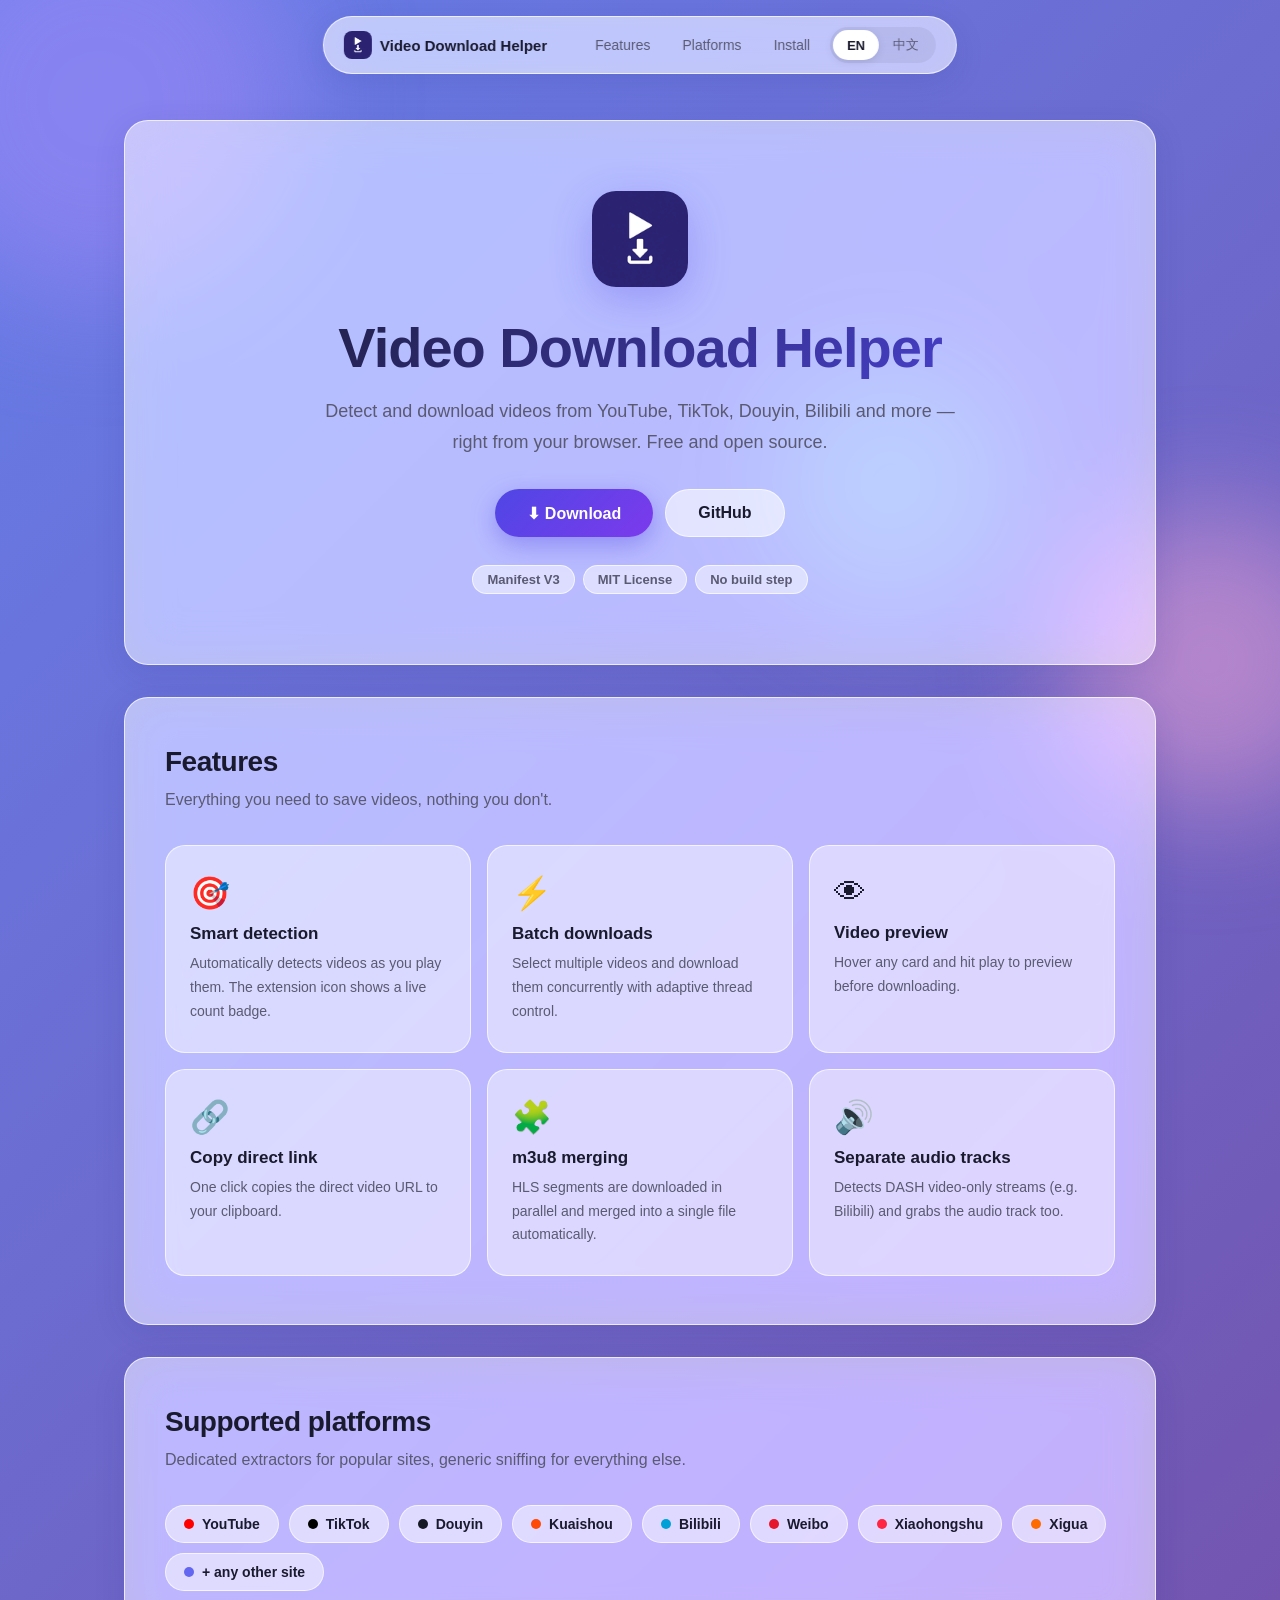
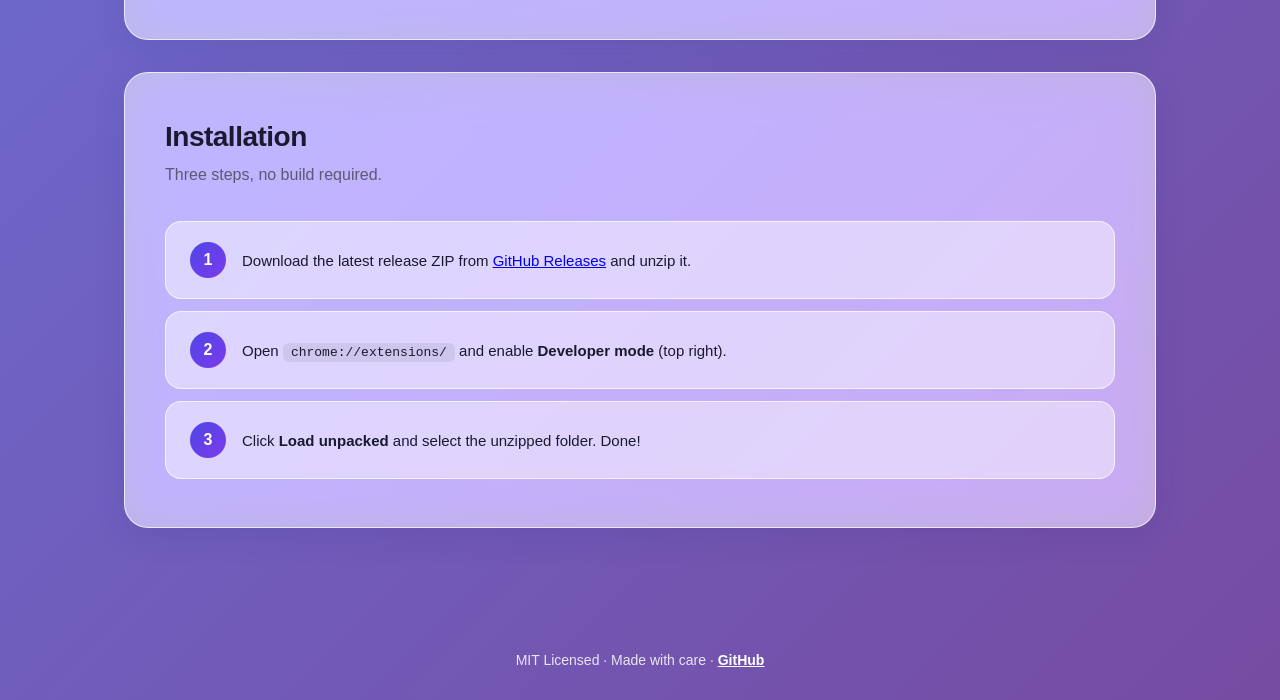
==== docs/index.html @ b103ac56 "feat: flat logo, store compliance, GitHub Pages - Flat design logo (no gradients), add 48px icon - m" ====
<!DOCTYPE html>
<html lang="en">
<head>
<meta charset="UTF-8">
<meta name="viewport" content="width=device-width, initial-scale=1.0">
<title>Video Download Helper — 视频下载助手</title>
<meta name="description" content="A Chrome extension that detects and downloads videos from YouTube, TikTok, Douyin, Bilibili and more.">
<link rel="icon" type="image/png" href="../images/32.png">
<style>
  :root {
    --glass-bg: rgba(255, 255, 255, 0.55);
    --glass-border: rgba(255, 255, 255, 0.7);
    --glass-shadow: 0 8px 32px rgba(31, 38, 135, 0.12);
    --text: #1a1a2e;
    --text-2: #5a5a72;
    --primary: #4f46e5;
    --primary-2: #7c3aed;
  }
  * { margin: 0; padding: 0; box-sizing: border-box; }
  html { scroll-behavior: smooth; }
  body {
    font-family: -apple-system, BlinkMacSystemFont, "SF Pro Display", "PingFang SC", "Hiragino Sans GB", "Microsoft YaHei", sans-serif;
    color: var(--text);
    background: linear-gradient(135deg, #667eea 0%, #764ba2 25%, #f093fb 50%, #f5576c 75%, #667eea 100%);
    background-size: 400% 400%;
    animation: bgShift 20s ease infinite;
    min-height: 100vh;
    overflow-x: hidden;
  }
  @keyframes bgShift {
    0%, 100% { background-position: 0% 50%; }
    50% { background-position: 100% 50%; }
  }
  /* 浮动装饰球 */
  .orb { position: fixed; border-radius: 50%; filter: blur(60px); opacity: .5; pointer-events: none; z-index: 0; }
  .orb-1 { width: 400px; height: 400px; background: #a78bfa; top: -100px; left: -100px; animation: float 12s ease-in-out infinite; }
  .orb-2 { width: 300px; height: 300px; background: #f9a8d4; bottom: 10%; right: -80px; animation: float 15s ease-in-out infinite reverse; }
  .orb-3 { width: 250px; height: 250px; background: #93c5fd; top: 40%; left: 60%; animation: float 18s ease-in-out infinite; }
  @keyframes float {
    0%, 100% { transform: translate(0, 0) scale(1); }
    50% { transform: translate(40px, -40px) scale(1.1); }
  }

  .glass {
    background: var(--glass-bg);
    -webkit-backdrop-filter: blur(24px) saturate(180%);
    backdrop-filter: blur(24px) saturate(180%);
    border: 1px solid var(--glass-border);
    border-radius: 24px;
    box-shadow: var(--glass-shadow);
  }

  /* 导航 */
  nav {
    position: fixed; top: 16px; left: 50%; transform: translateX(-50%);
    z-index: 100; display: flex; align-items: center; gap: 8px;
    padding: 10px 20px; border-radius: 999px;
    background: rgba(255,255,255,.6);
    -webkit-backdrop-filter: blur(24px) saturate(180%);
    backdrop-filter: blur(24px) saturate(180%);
    border: 1px solid var(--glass-border);
    box-shadow: var(--glass-shadow);
  }
  nav .logo { width: 28px; height: 28px; border-radius: 8px; }
  nav .name { font-weight: 700; font-size: 15px; }
  nav .spacer { flex: 1; min-width: 20px; }
  nav a.nav-link { color: var(--text-2); text-decoration: none; font-size: 14px; padding: 6px 12px; border-radius: 999px; transition: all .2s; white-space: nowrap; }
  nav a.nav-link:hover { background: rgba(0,0,0,.05); color: var(--text); }
  .lang-switch { display: flex; background: rgba(0,0,0,.06); border-radius: 999px; padding: 3px; }
  .lang-switch button {
    border: 0; background: transparent; padding: 6px 14px; border-radius: 999px;
    font-size: 13px; cursor: pointer; color: var(--text-2); transition: all .2s;
    font-family: inherit;
  }
  .lang-switch button.active { background: #fff; color: var(--text); box-shadow: 0 2px 8px rgba(0,0,0,.1); font-weight: 600; }

  main { position: relative; z-index: 1; max-width: 1080px; margin: 0 auto; padding: 120px 24px 60px; }

  /* Hero */
  .hero { text-align: center; padding: 70px 40px; margin-bottom: 32px; }
  .hero-icon { width: 96px; height: 96px; border-radius: 24px; box-shadow: 0 12px 40px rgba(79,70,229,.3); margin-bottom: 24px; }
  .hero h1 { font-size: clamp(32px, 5vw, 56px); font-weight: 800; letter-spacing: -1px; margin-bottom: 16px;
    background: linear-gradient(135deg, #1a1a2e, #4f46e5); -webkit-background-clip: text; -webkit-text-fill-color: transparent; }
  .hero p.sub { font-size: 18px; color: var(--text-2); max-width: 640px; margin: 0 auto 32px; line-height: 1.7; }
  .cta-row { display: flex; gap: 12px; justify-content: center; flex-wrap: wrap; }
  .btn {
    display: inline-flex; align-items: center; gap: 8px; padding: 14px 32px; border-radius: 999px;
    font-size: 16px; font-weight: 600; text-decoration: none; transition: all .25s; border: 0; cursor: pointer;
  }
  .btn-primary {
    background: linear-gradient(135deg, var(--primary), var(--primary-2)); color: #fff;
    box-shadow: 0 8px 24px rgba(79,70,229,.4);
  }
  .btn-primary:hover { transform: translateY(-2px); box-shadow: 0 12px 32px rgba(79,70,229,.5); }
  .btn-ghost { background: rgba(255,255,255,.6); color: var(--text); border: 1px solid var(--glass-border); }
  .btn-ghost:hover { background: rgba(255,255,255,.85); transform: translateY(-2px); }
  .badges { display: flex; gap: 8px; justify-content: center; margin-top: 28px; flex-wrap: wrap; }
  .badge {
    padding: 6px 14px; border-radius: 999px; font-size: 13px; font-weight: 600;
    background: rgba(255,255,255,.5); border: 1px solid var(--glass-border); color: var(--text-2);
  }

  /* Section */
  section { margin-bottom: 32px; }
  .section-card { padding: 48px 40px; }
  .section-card h2 { font-size: 28px; font-weight: 800; margin-bottom: 8px; letter-spacing: -.5px; }
  .section-card p.lead { color: var(--text-2); font-size: 16px; margin-bottom: 32px; line-height: 1.7; }

  /* Features grid */
  .grid { display: grid; grid-template-columns: repeat(auto-fit, minmax(280px, 1fr)); gap: 16px; }
  .feature {
    padding: 28px 24px; border-radius: 20px; background: rgba(255,255,255,.45);
    border: 1px solid var(--glass-border); transition: all .25s;
  }
  .feature:hover { transform: translateY(-4px); background: rgba(255,255,255,.7); box-shadow: var(--glass-shadow); }
  .feature .icon { font-size: 32px; margin-bottom: 12px; }
  .feature h3 { font-size: 17px; font-weight: 700; margin-bottom: 8px; }
  .feature p { font-size: 14px; color: var(--text-2); line-height: 1.7; }

  /* Platforms */
  .platforms { display: flex; flex-wrap: wrap; gap: 10px; }
  .platform {
    display: flex; align-items: center; gap: 8px; padding: 10px 18px; border-radius: 999px;
    background: rgba(255,255,255,.5); border: 1px solid var(--glass-border);
    font-size: 14px; font-weight: 600;
  }
  .platform .dot { width: 10px; height: 10px; border-radius: 50%; }

  /* Steps */
  .steps { display: flex; flex-direction: column; gap: 12px; counter-reset: step; }
  .step {
    display: flex; gap: 16px; align-items: flex-start; padding: 20px 24px;
    background: rgba(255,255,255,.45); border: 1px solid var(--glass-border); border-radius: 16px;
  }
  .step::before {
    counter-increment: step; content: counter(step);
    flex: 0 0 36px; width: 36px; height: 36px; border-radius: 50%;
    background: linear-gradient(135deg, var(--primary), var(--primary-2)); color: #fff;
    display: flex; align-items: center; justify-content: center; font-weight: 700; font-size: 16px;
  }
  .step p { font-size: 15px; line-height: 1.7; padding-top: 6px; }
  .step code { background: rgba(0,0,0,.07); padding: 2px 8px; border-radius: 6px; font-size: 13px; }

  footer { text-align: center; padding: 32px; color: rgba(255,255,255,.85); font-size: 14px; position: relative; z-index: 1; }
  footer a { color: #fff; font-weight: 600; }

  @media (max-width: 640px) {
    nav { width: calc(100% - 32px); justify-content: space-between; }
    nav a.nav-link { display: none; }
    .hero { padding: 48px 24px; }
    .section-card { padding: 32px 24px; }
  }
</style>
</head>
<body>
<div class="orb orb-1"></div>
<div class="orb orb-2"></div>
<div class="orb orb-3"></div>

<nav>
  <img class="logo" src="../images/48.png" alt="logo">
  <span class="name" data-i18n="navName">Video Download Helper</span>
  <span class="spacer"></span>
  <a class="nav-link" href="#features" data-i18n="navFeatures">Features</a>
  <a class="nav-link" href="#platforms" data-i18n="navPlatforms">Platforms</a>
  <a class="nav-link" href="#install" data-i18n="navInstall">Install</a>
  <div class="lang-switch">
    <button id="lang-en">EN</button>
    <button id="lang-zh">中文</button>
  </div>
</nav>

<main>
  <div class="hero glass">
    <img class="hero-icon" src="../images/128.png" alt="icon">
    <h1 data-i18n="heroTitle">Video Download Helper</h1>
    <p class="sub" data-i18n="heroSub">Detect and download videos from YouTube, TikTok, Douyin, Bilibili and more — right from your browser. Free and open source.</p>
    <div class="cta-row">
      <a class="btn btn-primary" href="https://github.com/natefox2017/video_downloader/releases" data-i18n="ctaDownload">⬇ Download</a>
      <a class="btn btn-ghost" href="https://github.com/natefox2017/video_downloader" data-i18n="ctaGithub">GitHub</a>
    </div>
    <div class="badges">
      <span class="badge">Manifest V3</span>
      <span class="badge">MIT License</span>
      <span class="badge" data-i18n="badgeNoBuild">No build step</span>
    </div>
  </div>

  <section id="features">
    <div class="section-card glass">
      <h2 data-i18n="featTitle">Features</h2>
      <p class="lead" data-i18n="featLead">Everything you need to save videos, nothing you don't.</p>
      <div class="grid">
        <div class="feature">
          <div class="icon">🎯</div>
          <h3 data-i18n="f1t">Smart detection</h3>
          <p data-i18n="f1d">Automatically detects videos as you play them. The extension icon shows a live count badge.</p>
        </div>
        <div class="feature">
          <div class="icon">⚡</div>
          <h3 data-i18n="f2t">Batch downloads</h3>
          <p data-i18n="f2d">Select multiple videos and download them concurrently with adaptive thread control.</p>
        </div>
        <div class="feature">
          <div class="icon">👁</div>
          <h3 data-i18n="f3t">Video preview</h3>
          <p data-i18n="f3d">Hover any card and hit play to preview before downloading.</p>
        </div>
        <div class="feature">
          <div class="icon">🔗</div>
          <h3 data-i18n="f4t">Copy direct link</h3>
          <p data-i18n="f4d">One click copies the direct video URL to your clipboard.</p>
        </div>
        <div class="feature">
          <div class="icon">🧩</div>
          <h3 data-i18n="f5t">m3u8 merging</h3>
          <p data-i18n="f5d">HLS segments are downloaded in parallel and merged into a single file automatically.</p>
        </div>
        <div class="feature">
          <div class="icon">🔊</div>
          <h3 data-i18n="f6t">Separate audio tracks</h3>
          <p data-i18n="f6d">Detects DASH video-only streams (e.g. Bilibili) and grabs the audio track too.</p>
        </div>
      </div>
    </div>
  </section>

  <section id="platforms">
    <div class="section-card glass">
      <h2 data-i18n="platTitle">Supported platforms</h2>
      <p class="lead" data-i18n="platLead">Dedicated extractors for popular sites, generic sniffing for everything else.</p>
      <div class="platforms">
        <span class="platform"><span class="dot" style="background:#ff0000"></span>YouTube</span>
        <span class="platform"><span class="dot" style="background:#000"></span>TikTok</span>
        <span class="platform"><span class="dot" style="background:#161823"></span><span data-i18n="pDouyin">Douyin</span></span>
        <span class="platform"><span class="dot" style="background:#ff4906"></span><span data-i18n="pKuaishou">Kuaishou</span></span>
        <span class="platform"><span class="dot" style="background:#00a1d6"></span><span data-i18n="pBili">Bilibili</span></span>
        <span class="platform"><span class="dot" style="background:#e6162d"></span><span data-i18n="pWeibo">Weibo</span></span>
        <span class="platform"><span class="dot" style="background:#ff2442"></span><span data-i18n="pXhs">Xiaohongshu</span></span>
        <span class="platform"><span class="dot" style="background:#ff6a00"></span><span data-i18n="pXigua">Xigua</span></span>
        <span class="platform"><span class="dot" style="background:#6366f1"></span><span data-i18n="pOther">+ any other site</span></span>
      </div>
    </div>
  </section>

  <section id="install">
    <div class="section-card glass">
      <h2 data-i18n="instTitle">Installation</h2>
      <p class="lead" data-i18n="instLead">Three steps, no build required.</p>
      <div class="steps">
        <div class="step"><p data-i18n="s1">Download the latest release ZIP from <a href="https://github.com/natefox2017/video_downloader/releases">GitHub Releases</a> and unzip it.</p></div>
        <div class="step"><p data-i18n="s2">Open <code>chrome://extensions/</code> and enable <b>Developer mode</b> (top right).</p></div>
        <div class="step"><p data-i18n="s3">Click <b>Load unpacked</b> and select the unzipped folder. Done!</p></div>
      </div>
    </div>
  </section>
</main>

<footer>
  <span data-i18n="footer">MIT Licensed · Made with care ·</span>
  <a href="https://github.com/natefox2017/video_downloader">GitHub</a>
</footer>

<script>
const i18n = {
  en: {
    navName: "Video Download Helper", navFeatures: "Features", navPlatforms: "Platforms", navInstall: "Install",
    heroTitle: "Video Download Helper",
    heroSub: "Detect and download videos from YouTube, TikTok, Douyin, Bilibili and more — right from your browser. Free and open source.",
    ctaDownload: "⬇ Download", ctaGithub: "GitHub", badgeNoBuild: "No build step",
    featTitle: "Features", featLead: "Everything you need to save videos, nothing you don't.",
    f1t: "Smart detection", f1d: "Automatically detects videos as you play them. The extension icon shows a live count badge.",
    f2t: "Batch downloads", f2d: "Select multiple videos and download them concurrently with adaptive thread control.",
    f3t: "Video preview", f3d: "Hover any card and hit play to preview before downloading.",
    f4t: "Copy direct link", f4d: "One click copies the direct video URL to your clipboard.",
    f5t: "m3u8 merging", f5d: "HLS segments are downloaded in parallel and merged into a single file automatically.",
    f6t: "Separate audio tracks", f6d: "Detects DASH video-only streams (e.g. Bilibili) and grabs the audio track too.",
    platTitle: "Supported platforms", platLead: "Dedicated extractors for popular sites, generic sniffing for everything else.",
    pDouyin: "Douyin", pKuaishou: "Kuaishou", pBili: "Bilibili", pWeibo: "Weibo", pXhs: "Xiaohongshu", pXigua: "Xigua", pOther: "+ any other site",
    instTitle: "Installation", instLead: "Three steps, no build required.",
    s1: 'Download the latest release ZIP from <a href="https://github.com/natefox2017/video_downloader/releases">GitHub Releases</a> and unzip it.',
    s2: "Open <code>chrome://extensions/</code> and enable <b>Developer mode</b> (top right).",
    s3: "Click <b>Load unpacked</b> and select the unzipped folder. Done!",
    footer: "MIT Licensed · Made with care ·",
  },
  zh: {
    navName: "视频下载助手", navFeatures: "功能", navPlatforms: "支持平台", navInstall: "安装",
    heroTitle: "视频下载助手",
    heroSub: "在浏览器里直接识别并下载 YouTube、TikTok、抖音、哔哩哔哩等平台的视频。免费开源。",
    ctaDownload: "⬇ 下载", ctaGithub: "GitHub", badgeNoBuild: "无需构建",
    featTitle: "功能", featLead: "下载视频需要的一切，不多不少。",
    f1t: "智能识别", f1d: "播放视频时自动识别，插件图标实时显示数量徽标。",
    f2t: "批量下载", f2d: "多选视频并发下载，线程数自适应调节。",
    f3t: "视频预览", f3d: "悬停卡片点播放键，下载前先预览。",
    f4t: "复制直链", f4d: "一键复制视频直链到剪贴板。",
    f5t: "m3u8 合并", f5d: "HLS 分片并行下载，自动合并为单个文件。",
    f6t: "独立音轨", f6d: "识别 DASH 纯视频流（如 B 站），自动补下音轨。",
    platTitle: "支持平台", platLead: "热门站点专用解析，其他网站通用嗅探。",
    pDouyin: "抖音", pKuaishou: "快手", pBili: "哔哩哔哩", pWeibo: "微博", pXhs: "小红书", pXigua: "西瓜视频", pOther: "+ 其他任意网站",
    instTitle: "安装", instLead: "三步搞定，无需构建。",
    s1: '从 <a href="https://github.com/natefox2017/video_downloader/releases">GitHub Releases</a> 下载最新 ZIP 并解压。',
    s2: "打开 <code>chrome://extensions/</code>，右上角开启<b>开发者模式</b>。",
    s3: "点击<b>加载已解压的扩展程序</b>，选择解压后的文件夹。完成！",
    footer: "MIT 开源协议 · 用心制作 ·",
  }
};

function setLang(lang) {
  const dict = i18n[lang] || i18n.en;
  document.documentElement.lang = lang === "zh" ? "zh-CN" : "en";
  document.querySelectorAll("[data-i18n]").forEach(el => {
    const key = el.getAttribute("data-i18n");
    if (dict[key]) el.innerHTML = dict[key];
  });
  document.getElementById("lang-en").classList.toggle("active", lang === "en");
  document.getElementById("lang-zh").classList.toggle("active", lang === "zh");
  try { localStorage.setItem("vd-lang", lang); } catch (e) {}
}

function detectLang() {
  try {
    const saved = localStorage.getItem("vd-lang");
    if (saved && i18n[saved]) return saved;
  } catch (e) {}
  const nav = (navigator.language || "en").toLowerCase();
  return nav.startsWith("zh") ? "zh" : "en";
}

document.getElementById("lang-en").addEventListener("click", () => setLang("en"));
document.getElementById("lang-zh").addEventListener("click", () => setLang("zh"));
setLang(detectLang());
</script>
</body>
</html>
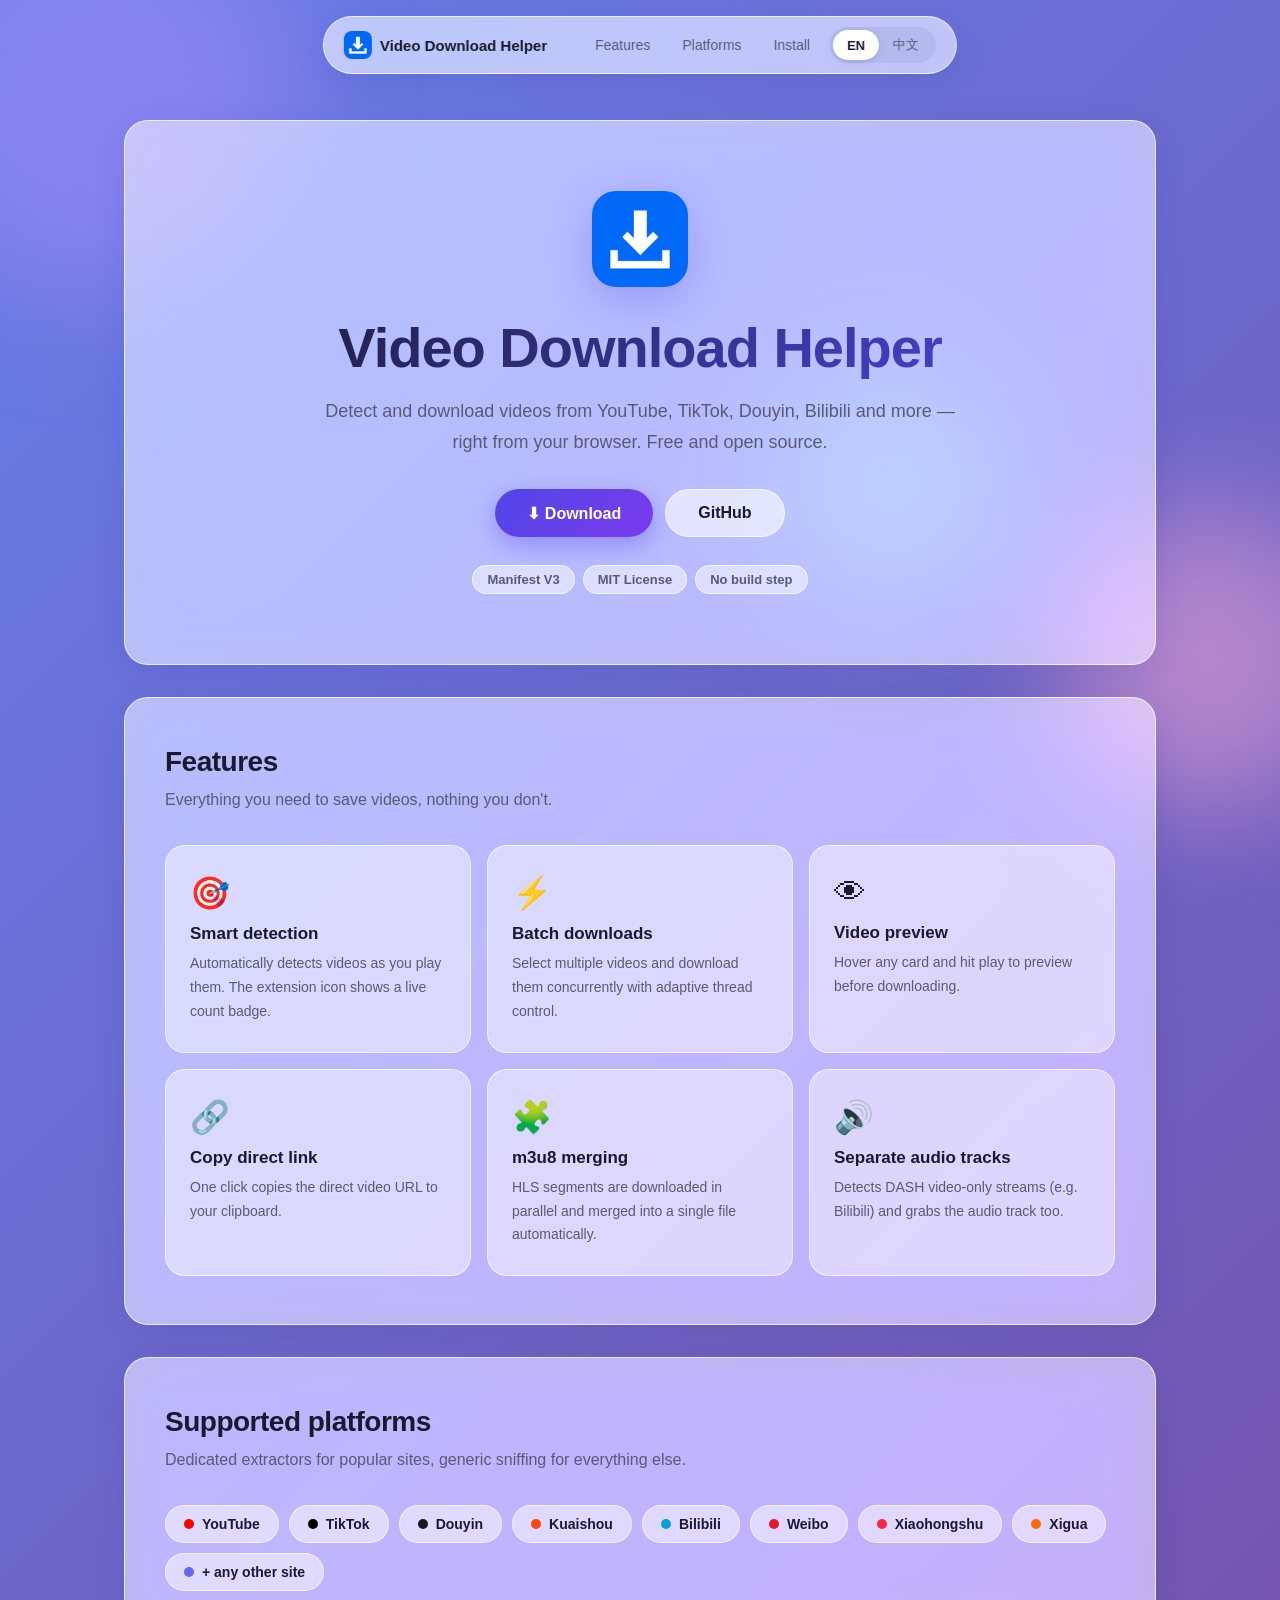
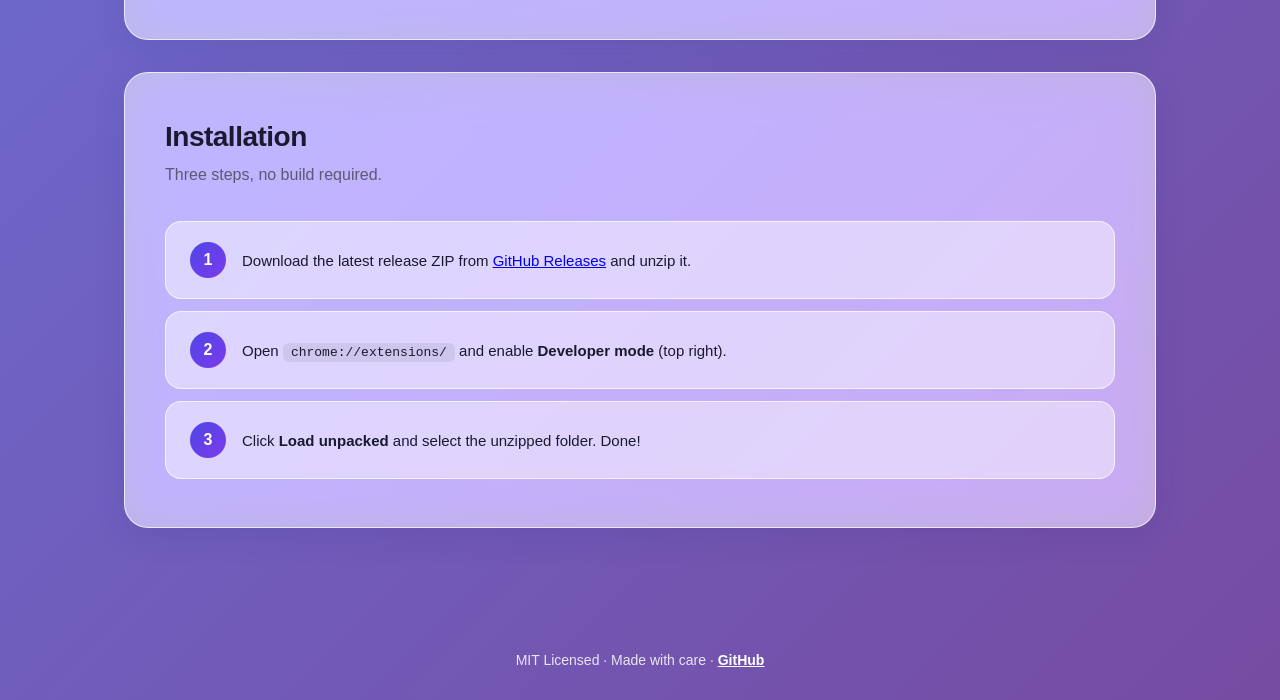
==== commit 4c46ba8e: "fix: pages logo paths + unify plugin UI with pages theme - Copy logos into docs/images/ (Pages web r" ====
--- a/docs/index.html
+++ b/docs/index.html
@@ -158,7 +158,7 @@
 <div class="orb orb-3"></div>
 
 <nav>
-  <img class="logo" src="../images/48.png" alt="logo">
+  <img class="logo" src="images/48.png" alt="logo">
   <span class="name" data-i18n="navName">Video Download Helper</span>
   <span class="spacer"></span>
   <a class="nav-link" href="#features" data-i18n="navFeatures">Features</a>
@@ -172,7 +172,7 @@
 
 <main>
   <div class="hero glass">
-    <img class="hero-icon" src="../images/128.png" alt="icon">
+    <img class="hero-icon" src="images/128.png" alt="icon">
     <h1 data-i18n="heroTitle">Video Download Helper</h1>
     <p class="sub" data-i18n="heroSub">Detect and download videos from YouTube, TikTok, Douyin, Bilibili and more — right from your browser. Free and open source.</p>
     <div class="cta-row">
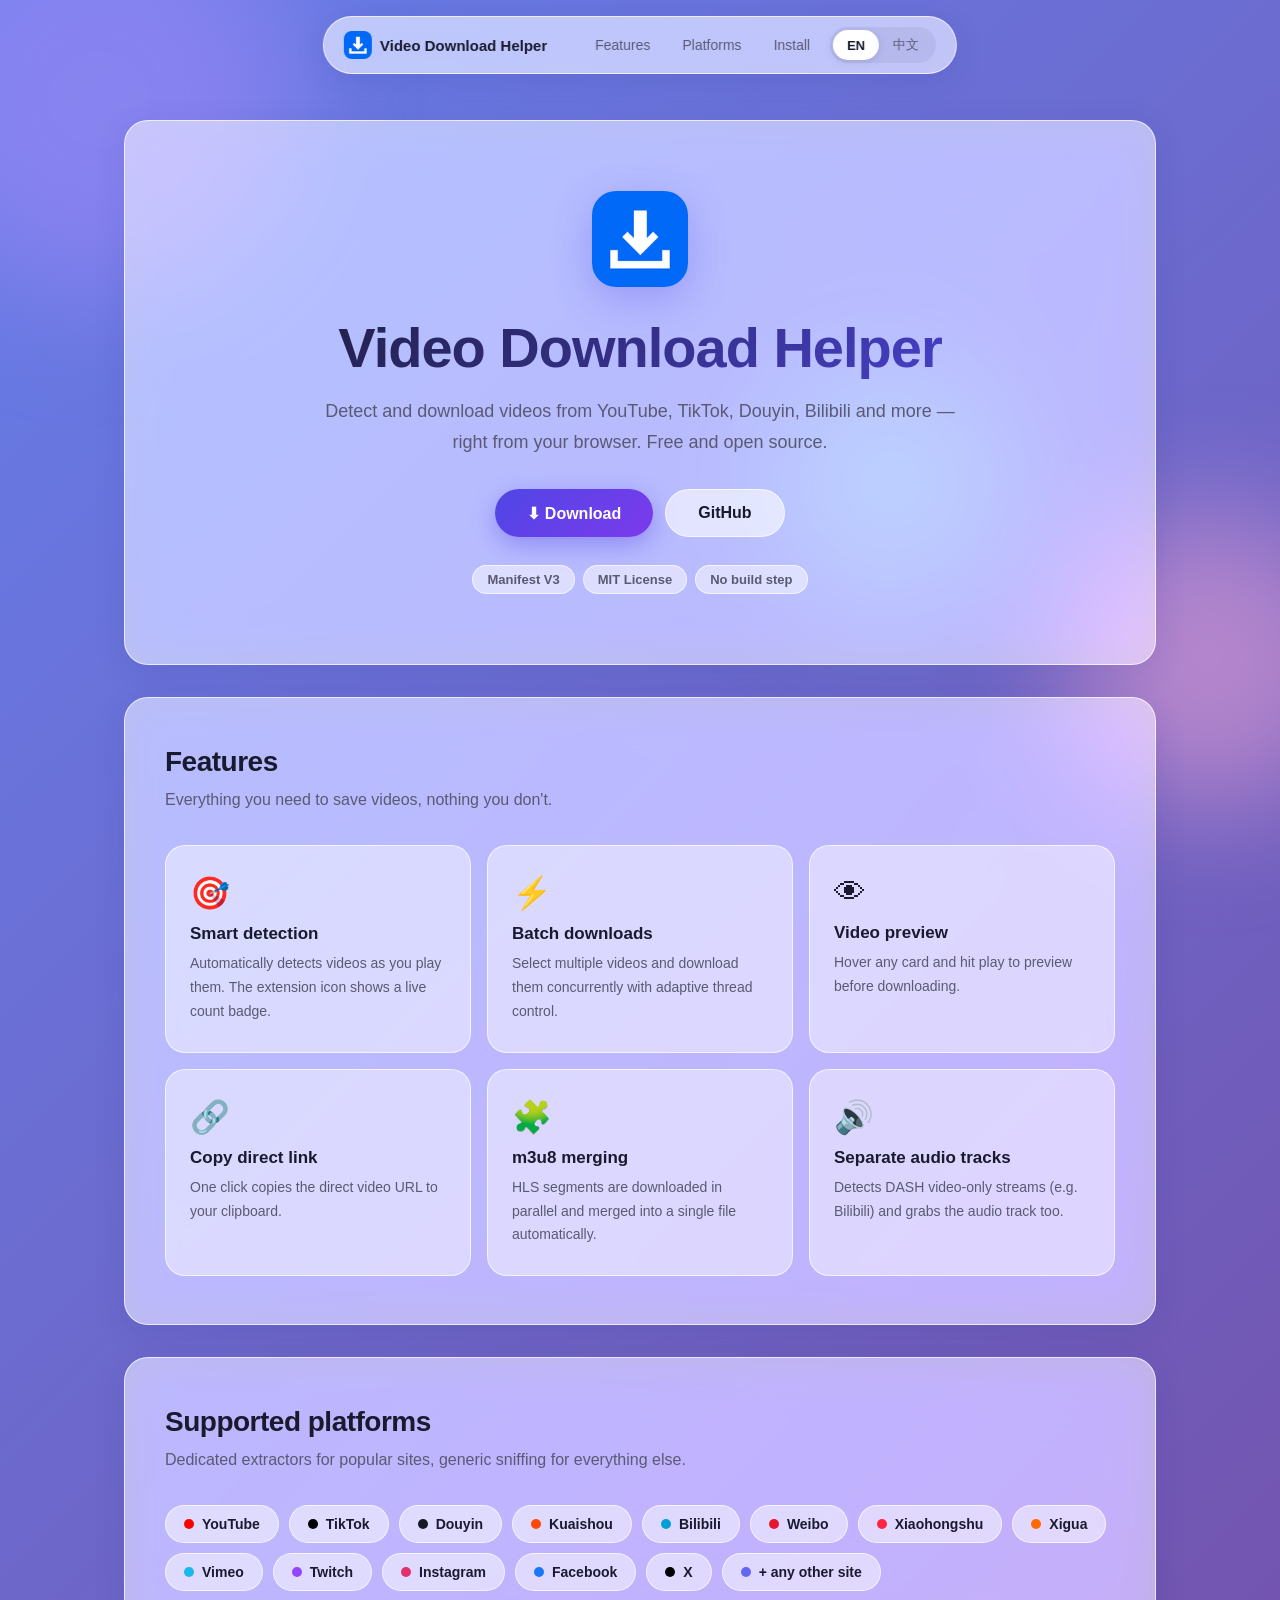
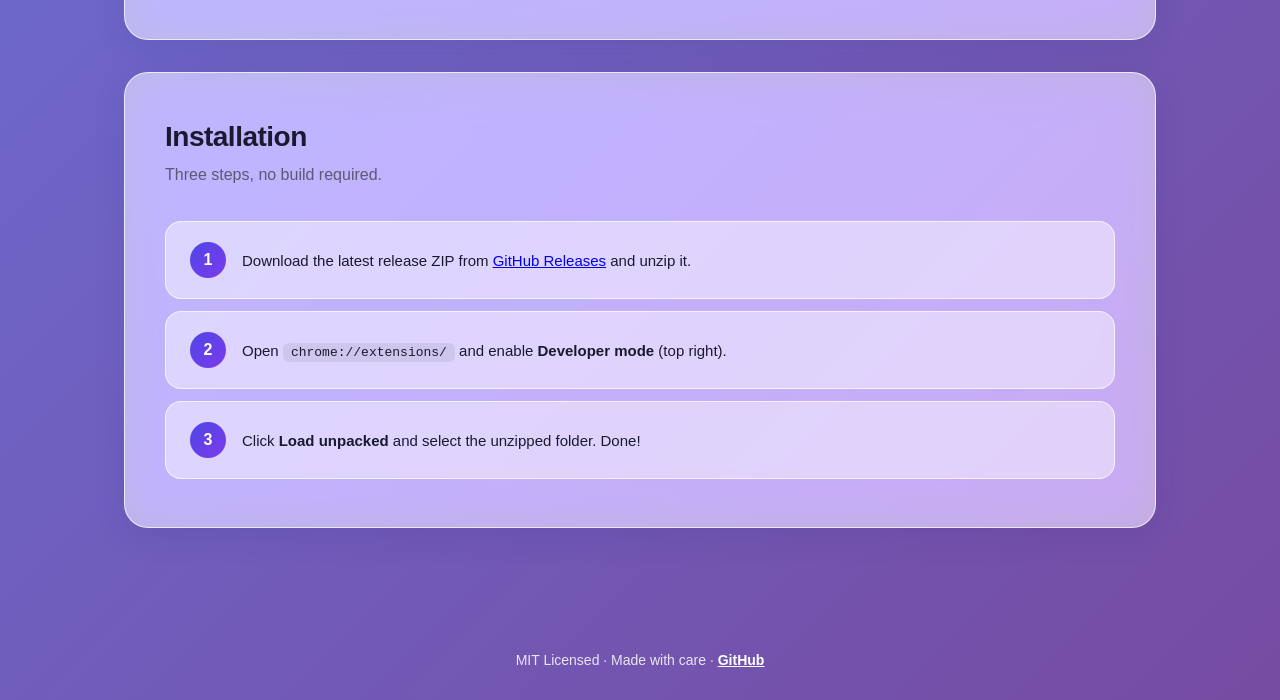
==== commit 45228e55: "feat: add Vimeo, Twitch, Instagram, Facebook, X extractors - 5 new platform extractors (main world s" ====
--- a/docs/index.html
+++ b/docs/index.html
@@ -238,6 +238,11 @@
         <span class="platform"><span class="dot" style="background:#e6162d"></span><span data-i18n="pWeibo">Weibo</span></span>
         <span class="platform"><span class="dot" style="background:#ff2442"></span><span data-i18n="pXhs">Xiaohongshu</span></span>
         <span class="platform"><span class="dot" style="background:#ff6a00"></span><span data-i18n="pXigua">Xigua</span></span>
+        <span class="platform"><span class="dot" style="background:#1ab7ea"></span>Vimeo</span>
+        <span class="platform"><span class="dot" style="background:#9146ff"></span>Twitch</span>
+        <span class="platform"><span class="dot" style="background:#e1306c"></span>Instagram</span>
+        <span class="platform"><span class="dot" style="background:#1877f2"></span>Facebook</span>
+        <span class="platform"><span class="dot" style="background:#000"></span>X</span>
         <span class="platform"><span class="dot" style="background:#6366f1"></span><span data-i18n="pOther">+ any other site</span></span>
       </div>
     </div>
